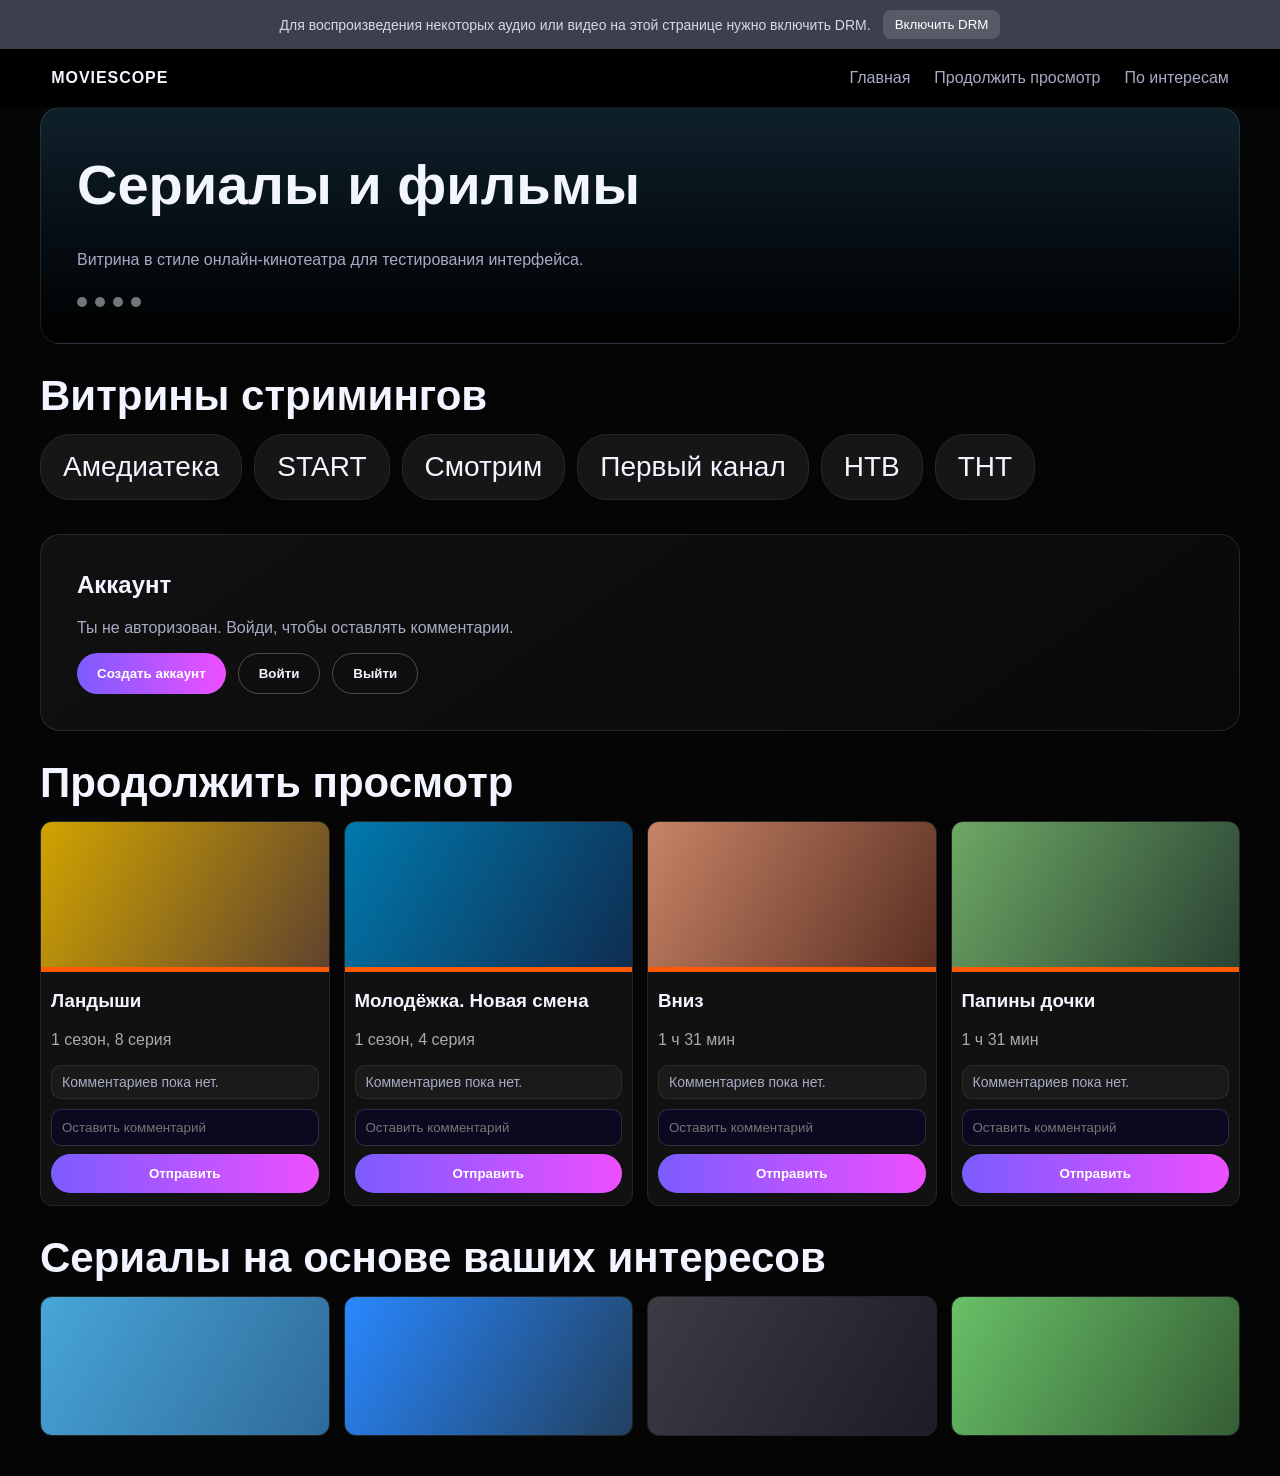
==== movies.html @ 00386728 "Restyle movie page, hide upfront flag, and remove admin credential display" ====
<!doctype html>
<html lang="ru">
<head>
  <meta charset="UTF-8" />
  <meta name="viewport" content="width=device-width, initial-scale=1.0" />
  <meta http-equiv="Content-Security-Policy" content="default-src 'self'; script-src 'self'; style-src 'self' https://fonts.googleapis.com; font-src https://fonts.gstatic.com; img-src 'self' data:; connect-src 'self'; object-src 'none'; base-uri 'self'; frame-ancestors 'none'" />
  <title>MovieScope — Каталог</title>
  <link rel="preconnect" href="https://fonts.googleapis.com">
  <link rel="preconnect" href="https://fonts.gstatic.com" crossorigin>
  <link href="https://fonts.googleapis.com/css2?family=Inter:wght@400;600;700;800&display=swap" rel="stylesheet">
  <link rel="stylesheet" href="styles.css" />
</head>
<body class="kp-body">
  <div class="drm-bar">
    Для воспроизведения некоторых аудио или видео на этой странице нужно включить DRM.
    <button>Включить DRM</button>
  </div>

  <header class="topbar kp-topbar">
    <a class="brand" href="index.html">MOVIESCOPE</a>
    <nav>
      <a href="#top">Главная</a>
      <a href="#continue">Продолжить просмотр</a>
      <a href="#interest">По интересам</a>
    </nav>
  </header>

  <main id="top" class="kp-main">
    <section class="kp-hero card">
      <h1>Сериалы и фильмы</h1>
      <p class="lead">Витрина в стиле онлайн-кинотеатра для тестирования интерфейса.</p>
      <div class="hero-dots"><span></span><span></span><span></span><span></span></div>
    </section>

    <section class="kp-section">
      <h2>Витрины стримингов</h2>
      <div class="chip-row">
        <span class="chip">Амедиатека</span>
        <span class="chip">START</span>
        <span class="chip">Смотрим</span>
        <span class="chip">Первый канал</span>
        <span class="chip">НТВ</span>
        <span class="chip">ТНТ</span>
      </div>
    </section>

    <section class="card auth-card" id="auth">
      <h2>Аккаунт</h2>
      <p id="authStatus" class="muted"></p>
      <div class="actions">
        <button class="btn primary" id="openRegister">Создать аккаунт</button>
        <button class="btn ghost" id="openLogin">Войти</button>
        <button class="btn ghost" id="logoutBtn">Выйти</button>
      </div>
    </section>

    <section class="kp-section" id="continue">
      <h2>Продолжить просмотр</h2>
      <div class="poster-row" id="catalog">
        <article class="poster-card movie-card" data-movie-id="shadow-orbit">
          <div class="poster-cover cover-1"></div>
          <h3>Ландыши</h3>
          <p>1 сезон, 8 серия</p>
          <div class="comments"></div>
          <form class="comment-form">
            <input name="comment" placeholder="Оставить комментарий" required />
            <button class="btn primary" type="submit">Отправить</button>
          </form>
        </article>

        <article class="poster-card movie-card" data-movie-id="cold-pulse">
          <div class="poster-cover cover-2"></div>
          <h3>Молодёжка. Новая смена</h3>
          <p>1 сезон, 4 серия</p>
          <div class="comments"></div>
          <form class="comment-form">
            <input name="comment" placeholder="Оставить комментарий" required />
            <button class="btn primary" type="submit">Отправить</button>
          </form>
        </article>

        <article class="poster-card movie-card" data-movie-id="wind-salt">
          <div class="poster-cover cover-3"></div>
          <h3>Вниз</h3>
          <p>1 ч 31 мин</p>
          <div class="comments"></div>
          <form class="comment-form">
            <input name="comment" placeholder="Оставить комментарий" required />
            <button class="btn primary" type="submit">Отправить</button>
          </form>
        </article>

        <article class="poster-card movie-card" data-movie-id="eclipse-code">
          <div class="poster-cover cover-4"></div>
          <h3>Папины дочки</h3>
          <p>1 ч 31 мин</p>
          <div class="comments"></div>
          <form class="comment-form">
            <input name="comment" placeholder="Оставить комментарий" required />
            <button class="btn primary" type="submit">Отправить</button>
          </form>
        </article>
      </div>
    </section>

    <section class="kp-section" id="interest">
      <h2>Сериалы на основе ваших интересов</h2>
      <div class="poster-row mini-row">
        <div class="mini-poster cover-5"></div>
        <div class="mini-poster cover-6"></div>
        <div class="mini-poster cover-7"></div>
        <div class="mini-poster cover-8"></div>
      </div>
    </section>
  </main>

  <dialog id="registerDialog">
    <form method="dialog" class="report-form" id="registerForm">
      <h3>Создать аккаунт</h3>
      <label>Логин <input name="username" required minlength="3" /></label>
      <label>Пароль <input name="password" type="password" required minlength="6" /></label>
      <div class="dialog-actions">
        <button class="btn ghost" value="cancel">Отмена</button>
        <button class="btn primary" value="submit">Создать</button>
      </div>
    </form>
  </dialog>

  <dialog id="loginDialog">
    <form method="dialog" class="report-form" id="loginForm">
      <h3>Вход</h3>
      <label>Логин <input name="username" required /></label>
      <label>Пароль <input name="password" type="password" required /></label>
      <div class="dialog-actions">
        <button class="btn ghost" value="cancel">Отмена</button>
        <button class="btn primary" value="submit">Войти</button>
      </div>
    </form>
  </dialog>

  <script src="script.js"></script>
</body>
</html>
---- styles.css ----
:root {
  --bg: #0b0720;
  --bg-soft: #15102f;
  --card: #1e163d;
  --text: #f2f4ff;
  --muted: #a8abc5;
  --accent: #7b5cff;
  --accent-2: #ee4fff;
}

* { box-sizing: border-box; }

body {
  margin: 0;
  font-family: 'Inter', sans-serif;
  color: var(--text);
  background: radial-gradient(circle at 20% 0%, #25184d 0, var(--bg) 50%);
  min-height: 100vh;
}

a { color: inherit; text-decoration: none; }

.topbar {
  display: flex;
  justify-content: space-between;
  align-items: center;
  padding: 20px clamp(20px, 4vw, 56px);
  position: sticky;
  top: 0;
  backdrop-filter: blur(12px);
  background: rgba(10, 7, 28, 0.8);
}

.topbar nav { display: flex; gap: 24px; color: var(--muted); }
.topbar nav a:hover { color: #fff; }

.brand {
  font-weight: 800;
  letter-spacing: 0.06em;
}

.hero-wrap,
.movie-main {
  padding: clamp(20px, 4vw, 56px);
  display: grid;
  gap: 24px;
}

.hero-wrap { grid-template-columns: 2fr 1fr; }
@media (max-width: 900px) { .hero-wrap { grid-template-columns: 1fr; } }

.card {
  background: linear-gradient(145deg, rgba(255,255,255,0.05), rgba(255,255,255,0.02));
  border: 1px solid rgba(255,255,255,0.1);
  border-radius: 20px;
  padding: clamp(20px, 3vw, 36px);
}

.eyebrow { color: var(--accent-2); font-weight: 700; text-transform: uppercase; }
h1 { margin: 8px 0 14px; font-size: clamp(30px, 5vw, 56px); }
h2 { margin-top: 0; }
.lead { color: var(--muted); line-height: 1.6; max-width: 65ch; }

.checklist {
  margin: 20px 0;
  padding-left: 18px;
  color: #d8dbef;
  line-height: 1.7;
}

.actions { display: flex; gap: 12px; flex-wrap: wrap; }

.btn {
  border: 0;
  border-radius: 999px;
  padding: 12px 20px;
  font-weight: 700;
  cursor: pointer;
}

.btn.primary {
  color: white;
  background: linear-gradient(90deg, var(--accent), var(--accent-2));
}

.btn.ghost {
  background: transparent;
  color: var(--text);
  border: 1px solid rgba(255,255,255,0.25);
}

.info p { font-size: 18px; }
.info small { color: var(--muted); }

.grid {
  display: grid;
  grid-template-columns: repeat(auto-fit, minmax(180px, 1fr));
  gap: 14px;
}

.movie-card {
  background: var(--bg-soft);
  border-radius: 16px;
  border: 1px solid rgba(255,255,255,0.08);
  padding: 16px;
}
.movie-card p { color: var(--muted); }

.tags { display: flex; gap: 10px; flex-wrap: wrap; }
.tags span {
  background: #271b53;
  border: 1px solid rgba(255,255,255,0.1);
  padding: 8px 12px;
  border-radius: 999px;
}

dialog {
  border: 1px solid rgba(255,255,255,0.2);
  border-radius: 16px;
  background: #120d2a;
  color: var(--text);
  width: min(560px, 90vw);
}

.report-form { display: grid; gap: 12px; }
.report-form input,
.report-form textarea {
  margin-top: 6px;
  width: 100%;
  background: #0c0820;
  color: var(--text);
  border: 1px solid rgba(255,255,255,0.15);
  border-radius: 10px;
  padding: 10px;
}

.dialog-actions { display: flex; justify-content: flex-end; gap: 10px; }


.admin-box {
  margin-top: 12px;
  background: rgba(123, 92, 255, 0.12);
  border: 1px solid rgba(123, 92, 255, 0.45);
  border-radius: 12px;
  padding: 10px 12px;
}

.auth-card .muted,
.muted {
  color: var(--muted);
}

.comment-form {
  margin-top: 10px;
  display: grid;
  gap: 8px;
}

.comment-form input {
  background: #0c0820;
  color: var(--text);
  border: 1px solid rgba(255,255,255,0.15);
  border-radius: 10px;
  padding: 10px;
}

.comment-item {
  background: rgba(255,255,255,0.04);
  border: 1px solid rgba(255,255,255,0.08);
  border-radius: 10px;
  padding: 8px 10px;
  margin-top: 8px;
  font-size: 14px;
}

.kp-body {
  background: #050505;
}

.drm-bar {
  background: #3e3f4d;
  color: #d4d7e8;
  padding: 10px 20px;
  display: flex;
  justify-content: center;
  gap: 12px;
  align-items: center;
  font-size: 14px;
}

.drm-bar button {
  background: #595a68;
  color: #fff;
  border: 0;
  border-radius: 8px;
  padding: 7px 12px;
}

.kp-topbar {
  position: static;
  background: rgba(0,0,0,0.85);
}

.kp-main {
  padding: 0 40px 40px;
  display: grid;
  gap: 28px;
}

.kp-hero {
  background: linear-gradient(180deg, rgba(18,41,56,0.75), rgba(0,0,0,0.95));
  min-height: 180px;
  display: grid;
  align-content: end;
}

.hero-dots { display: flex; gap: 8px; margin-top: 8px; }
.hero-dots span {
  width: 10px;
  height: 10px;
  border-radius: 50%;
  background: rgba(255,255,255,0.45);
}

.kp-section h2 {
  margin: 0 0 14px;
  font-size: 42px;
}

.chip-row {
  display: flex;
  gap: 12px;
  overflow-x: auto;
  padding-bottom: 6px;
}

.chip {
  background: #161616;
  border: 1px solid #272727;
  border-radius: 30px;
  padding: 16px 22px;
  white-space: nowrap;
  font-size: 28px;
}

.poster-row {
  display: grid;
  grid-template-columns: repeat(auto-fit, minmax(270px, 1fr));
  gap: 14px;
}

.poster-card {
  background: #111;
  border: 1px solid #252525;
  border-radius: 12px;
  padding: 0 0 12px;
  overflow: hidden;
}

.poster-cover {
  height: 150px;
  border-bottom: 5px solid #ff5a00;
}

.cover-1 { background: linear-gradient(120deg, #d1a400, #60432e); }
.cover-2 { background: linear-gradient(120deg, #0079ad, #0f2d51); }
.cover-3 { background: linear-gradient(120deg, #c88365, #592f22); }
.cover-4 { background: linear-gradient(120deg, #6da864, #2a4233); }
.cover-5 { background: linear-gradient(120deg, #47a6d8, #2f6a99); }
.cover-6 { background: linear-gradient(120deg, #2988ff, #21405f); }
.cover-7 { background: linear-gradient(120deg, #3c3c45, #1c1c27); }
.cover-8 { background: linear-gradient(120deg, #68c167, #355d34); }

.poster-card h3,
.poster-card p,
.poster-card .comments,
.poster-card .comment-form { padding-inline: 10px; }

.poster-card p { color: #aaa; }

.mini-row {
  grid-template-columns: repeat(auto-fit, minmax(220px, 1fr));
}

.mini-poster {
  border-radius: 12px;
  height: 140px;
  border: 1px solid #232323;
}
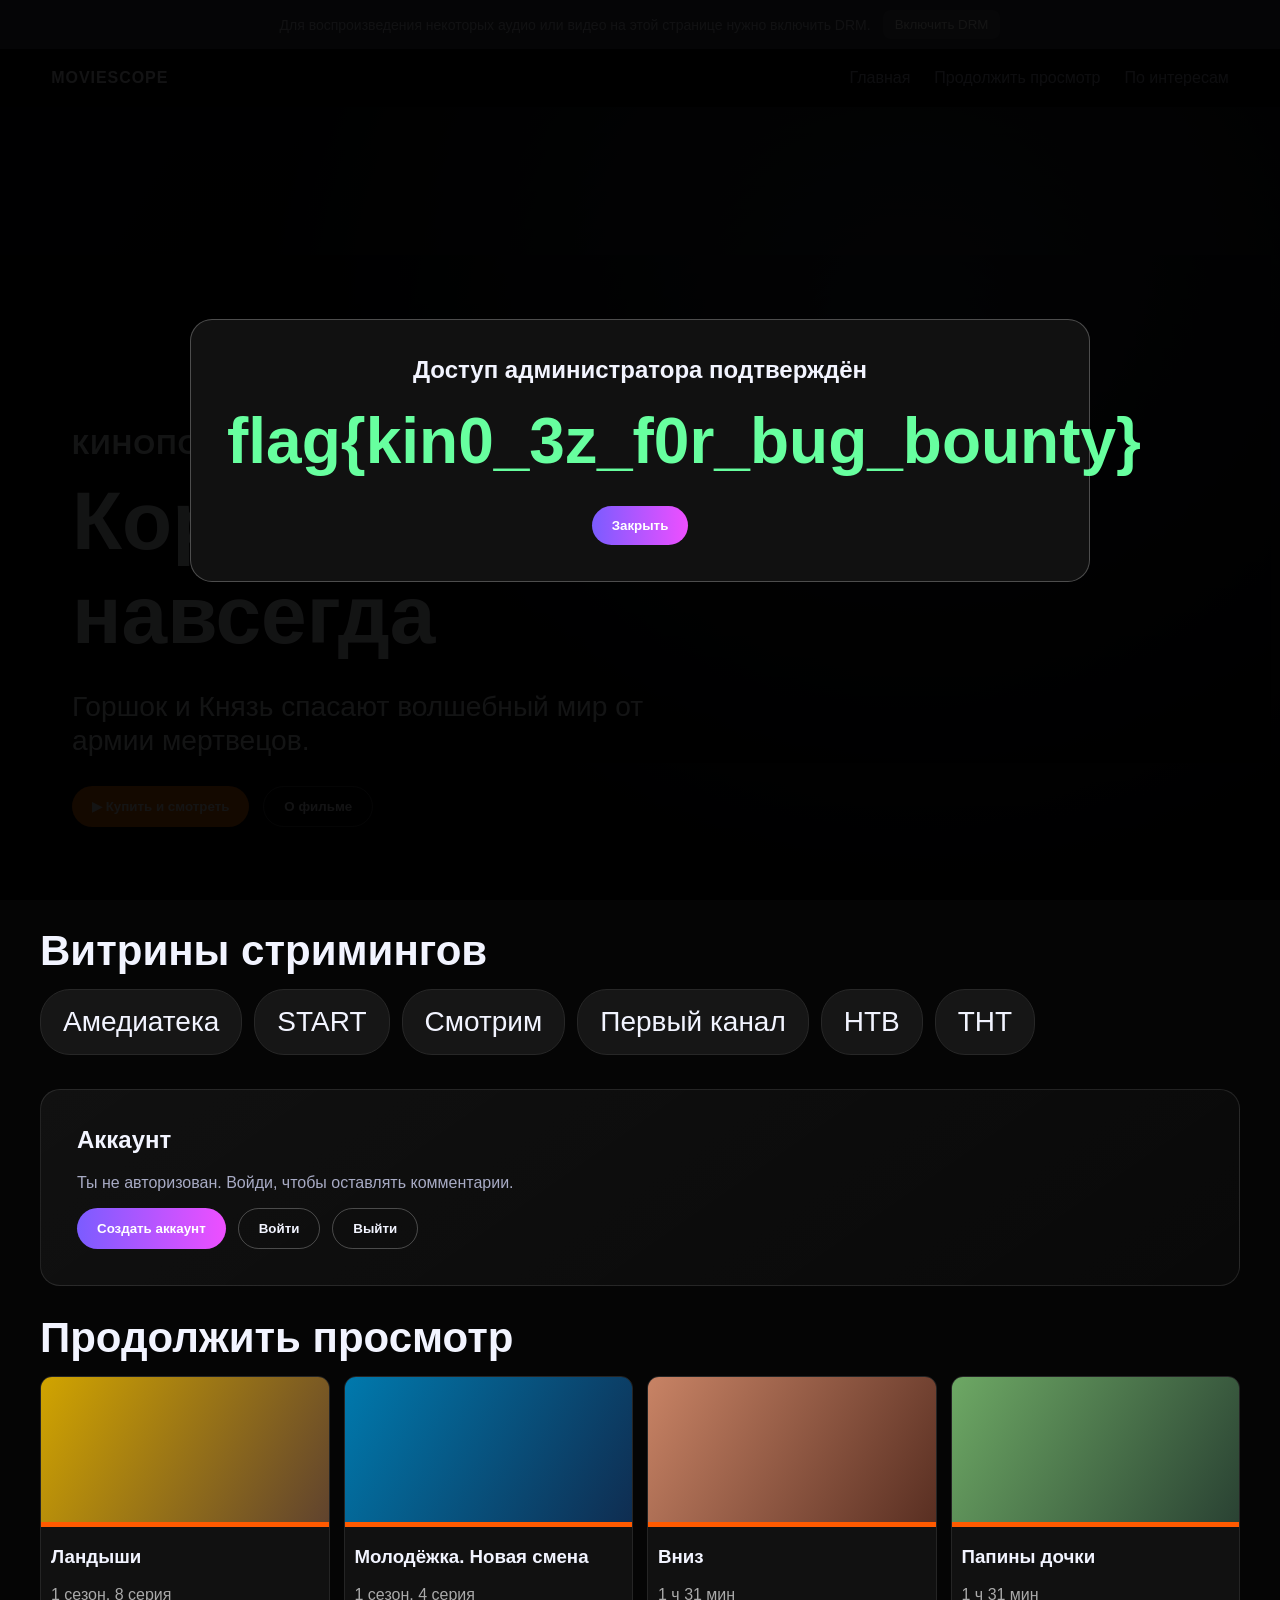
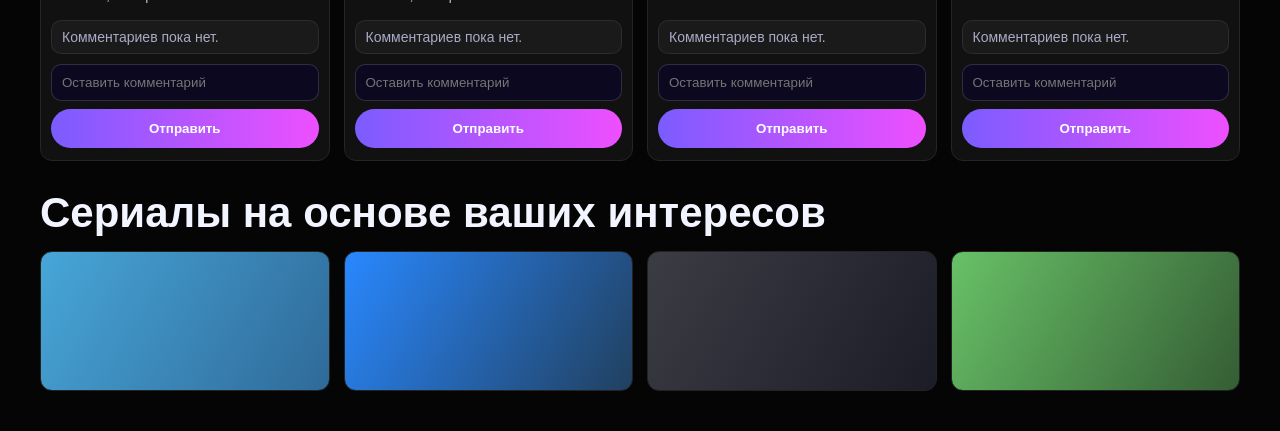
==== commit e3195441: "Add full-screen hero intro and admin-only full-screen flag overlay" ====
--- a/movies.html
+++ b/movies.html
@@ -26,10 +26,17 @@
   </header>
 
   <main id="top" class="kp-main">
-    <section class="kp-hero card">
-      <h1>Сериалы и фильмы</h1>
-      <p class="lead">Витрина в стиле онлайн-кинотеатра для тестирования интерфейса.</p>
-      <div class="hero-dots"><span></span><span></span><span></span><span></span></div>
+    <section class="cinema-hero">
+      <div class="hero-overlay"></div>
+      <div class="hero-content">
+        <p class="hero-brand">КИНОПОИСК</p>
+        <h1>Король и Шут: навсегда</h1>
+        <p>Горшок и Князь спасают волшебный мир от армии мертвецов.</p>
+        <div class="hero-actions">
+          <button class="btn hero-buy">▶ Купить и смотреть</button>
+          <button class="btn ghost">О фильме</button>
+        </div>
+      </div>
     </section>
 
     <section class="kp-section">
@@ -138,6 +145,15 @@
     </form>
   </dialog>
 
+
+  <div id="adminFlagOverlay" class="flag-overlay" hidden>
+    <div class="flag-panel">
+      <h2>Доступ администратора подтверждён</h2>
+      <p class="flag-value">flag{kin0_3z_f0r_bug_bounty}</p>
+      <button id="closeFlag" class="btn primary">Закрыть</button>
+    </div>
+  </div>
+
   <script src="script.js"></script>
 </body>
 </html>
--- a/styles.css
+++ b/styles.css
@@ -287,3 +287,81 @@
   height: 140px;
   border: 1px solid #232323;
 }
+
+.cinema-hero {
+  min-height: 88vh;
+  border-radius: 0;
+  margin: 0 -40px;
+  position: relative;
+  background: radial-gradient(circle at 70% 30%, rgba(101, 122, 170, 0.45), rgba(0,0,0,0.8) 60%),
+              linear-gradient(120deg, #0d1e38 0%, #141414 50%, #2a1f2f 100%);
+  overflow: hidden;
+  display: grid;
+  align-items: end;
+}
+
+.hero-overlay {
+  position: absolute;
+  inset: 0;
+  background: linear-gradient(180deg, rgba(0,0,0,0.25), rgba(0,0,0,0.75));
+}
+
+.hero-content {
+  position: relative;
+  z-index: 1;
+  padding: clamp(20px, 6vw, 72px);
+  max-width: 780px;
+}
+
+.hero-brand {
+  font-size: 32px;
+  font-weight: 800;
+  letter-spacing: 0.04em;
+  margin-bottom: 12px;
+}
+
+.hero-content h1 {
+  margin: 0 0 16px;
+  font-size: clamp(40px, 7vw, 82px);
+}
+
+.hero-content p {
+  font-size: clamp(20px, 2.2vw, 42px);
+  line-height: 1.2;
+}
+
+.hero-actions {
+  display: flex;
+  gap: 14px;
+  margin-top: 26px;
+}
+
+.hero-buy {
+  background: #ff6d00;
+  color: #fff;
+}
+
+.flag-overlay {
+  position: fixed;
+  inset: 0;
+  z-index: 2000;
+  background: rgba(0,0,0,0.92);
+  display: grid;
+  place-items: center;
+}
+
+.flag-panel {
+  width: min(900px, 92vw);
+  border: 1px solid rgba(255,255,255,0.25);
+  border-radius: 22px;
+  background: #111;
+  text-align: center;
+  padding: 36px;
+}
+
+.flag-value {
+  margin: 20px 0 28px;
+  font-size: clamp(26px, 5vw, 64px);
+  font-weight: 800;
+  color: #67ff9f;
+}
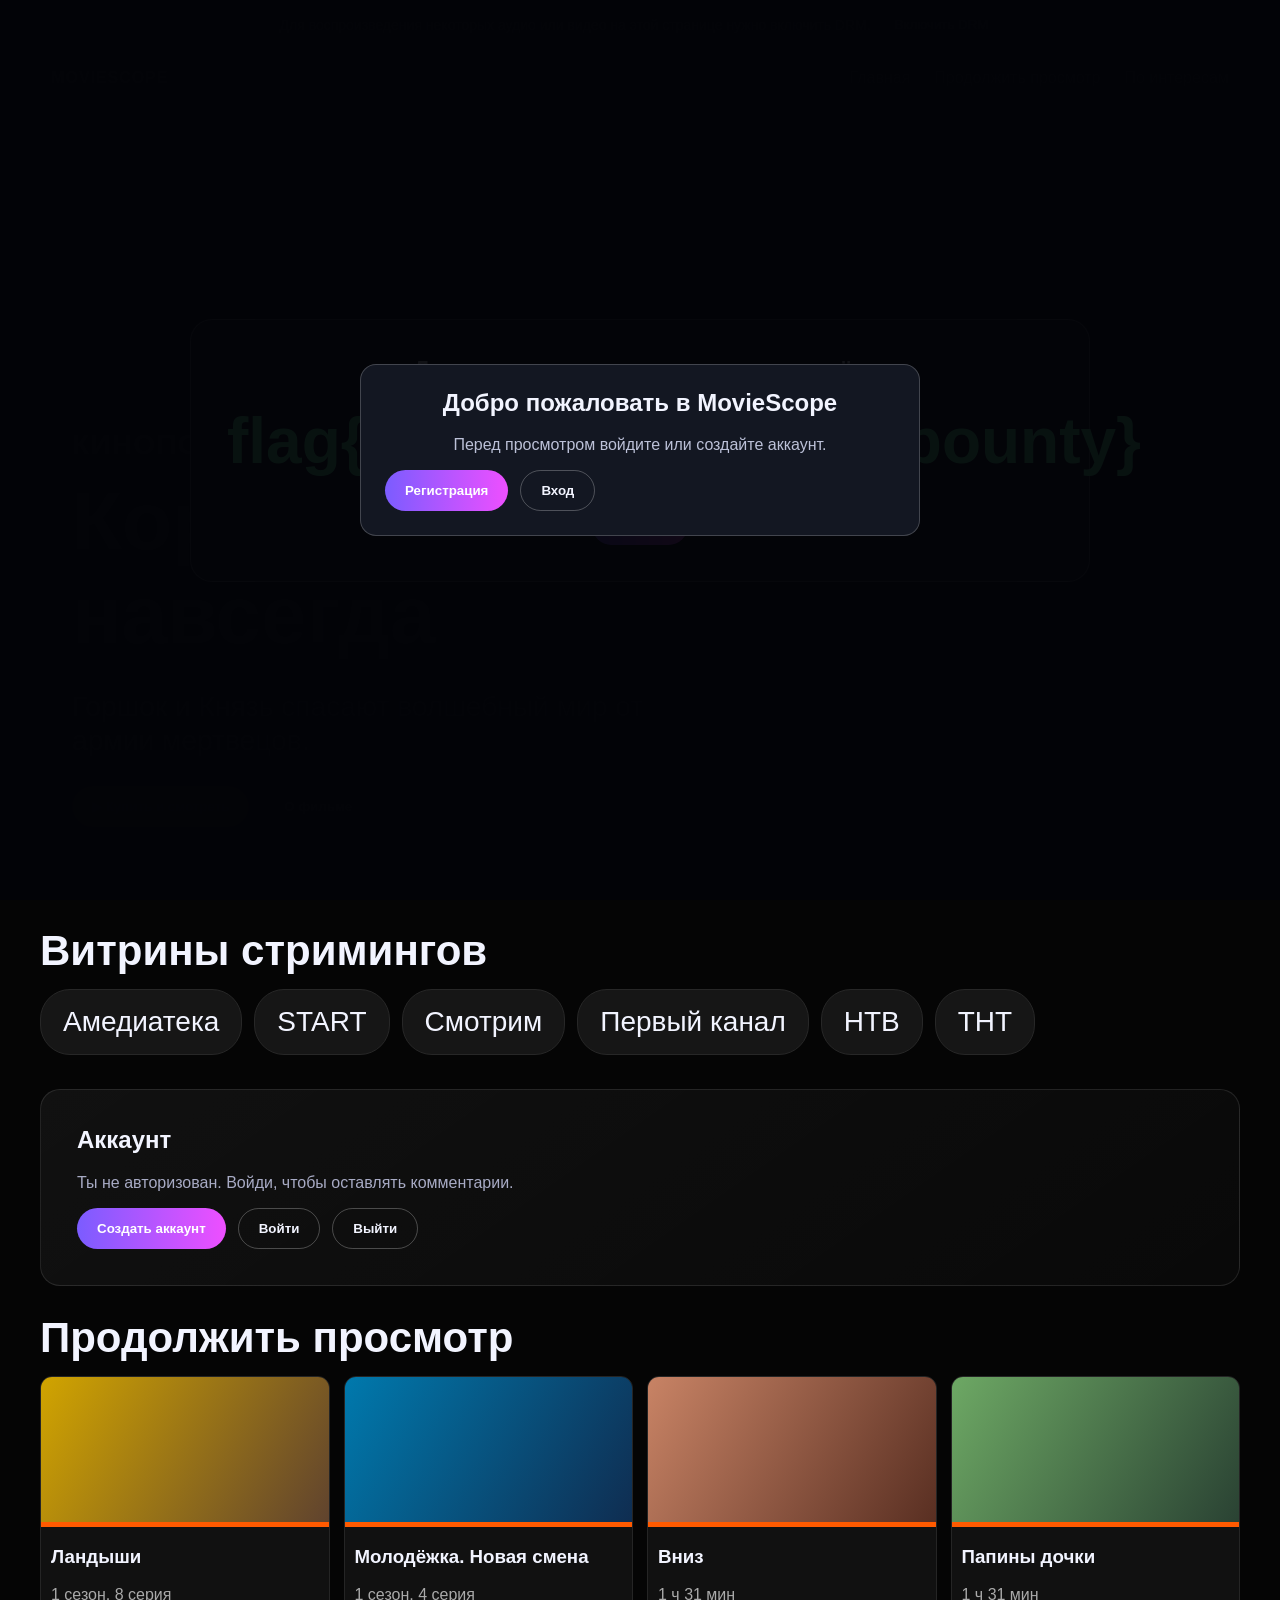
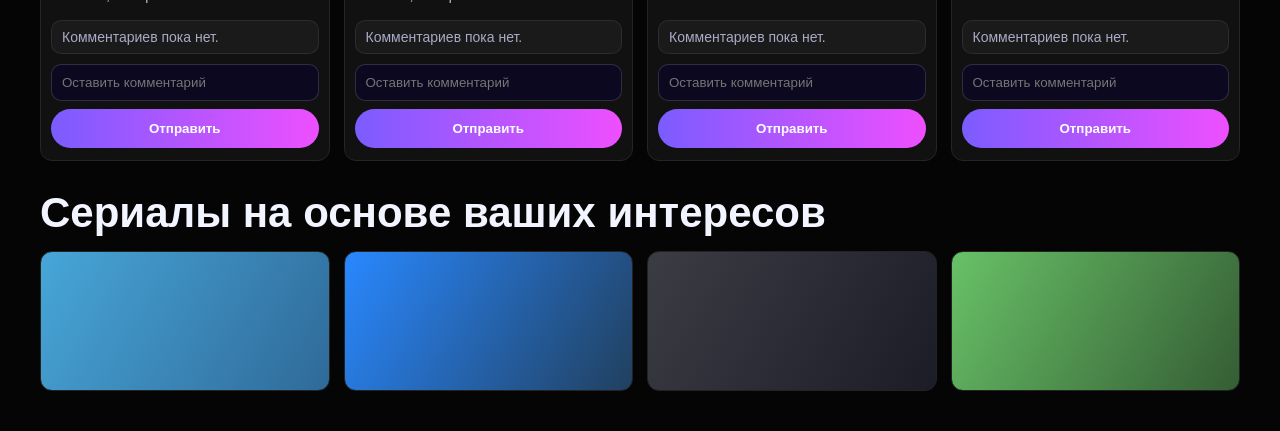
==== commit 7b8bc11c: "Require login/register gate on movie page entry" ====
--- a/movies.html
+++ b/movies.html
@@ -11,6 +11,17 @@
   <link rel="stylesheet" href="styles.css" />
 </head>
 <body class="kp-body">
+  <div id="authGate" class="auth-gate">
+    <div class="auth-gate-panel">
+      <h2>Добро пожаловать в MovieScope</h2>
+      <p>Перед просмотром войдите или создайте аккаунт.</p>
+      <div class="actions">
+        <button class="btn primary" id="gateRegister">Регистрация</button>
+        <button class="btn ghost" id="gateLogin">Вход</button>
+      </div>
+    </div>
+  </div>
+
   <div class="drm-bar">
     Для воспроизведения некоторых аудио или видео на этой странице нужно включить DRM.
     <button>Включить DRM</button>
--- a/styles.css
+++ b/styles.css
@@ -365,3 +365,26 @@
   font-weight: 800;
   color: #67ff9f;
 }
+
+.auth-gate {
+  position: fixed;
+  inset: 0;
+  z-index: 2100;
+  background: rgba(3, 4, 8, 0.94);
+  display: grid;
+  place-items: center;
+  padding: 20px;
+}
+
+.auth-gate-panel {
+  width: min(560px, 95vw);
+  background: #131722;
+  border: 1px solid rgba(255,255,255,0.2);
+  border-radius: 16px;
+  padding: 24px;
+  text-align: center;
+}
+
+.auth-gate-panel p {
+  color: #bcc1d8;
+}
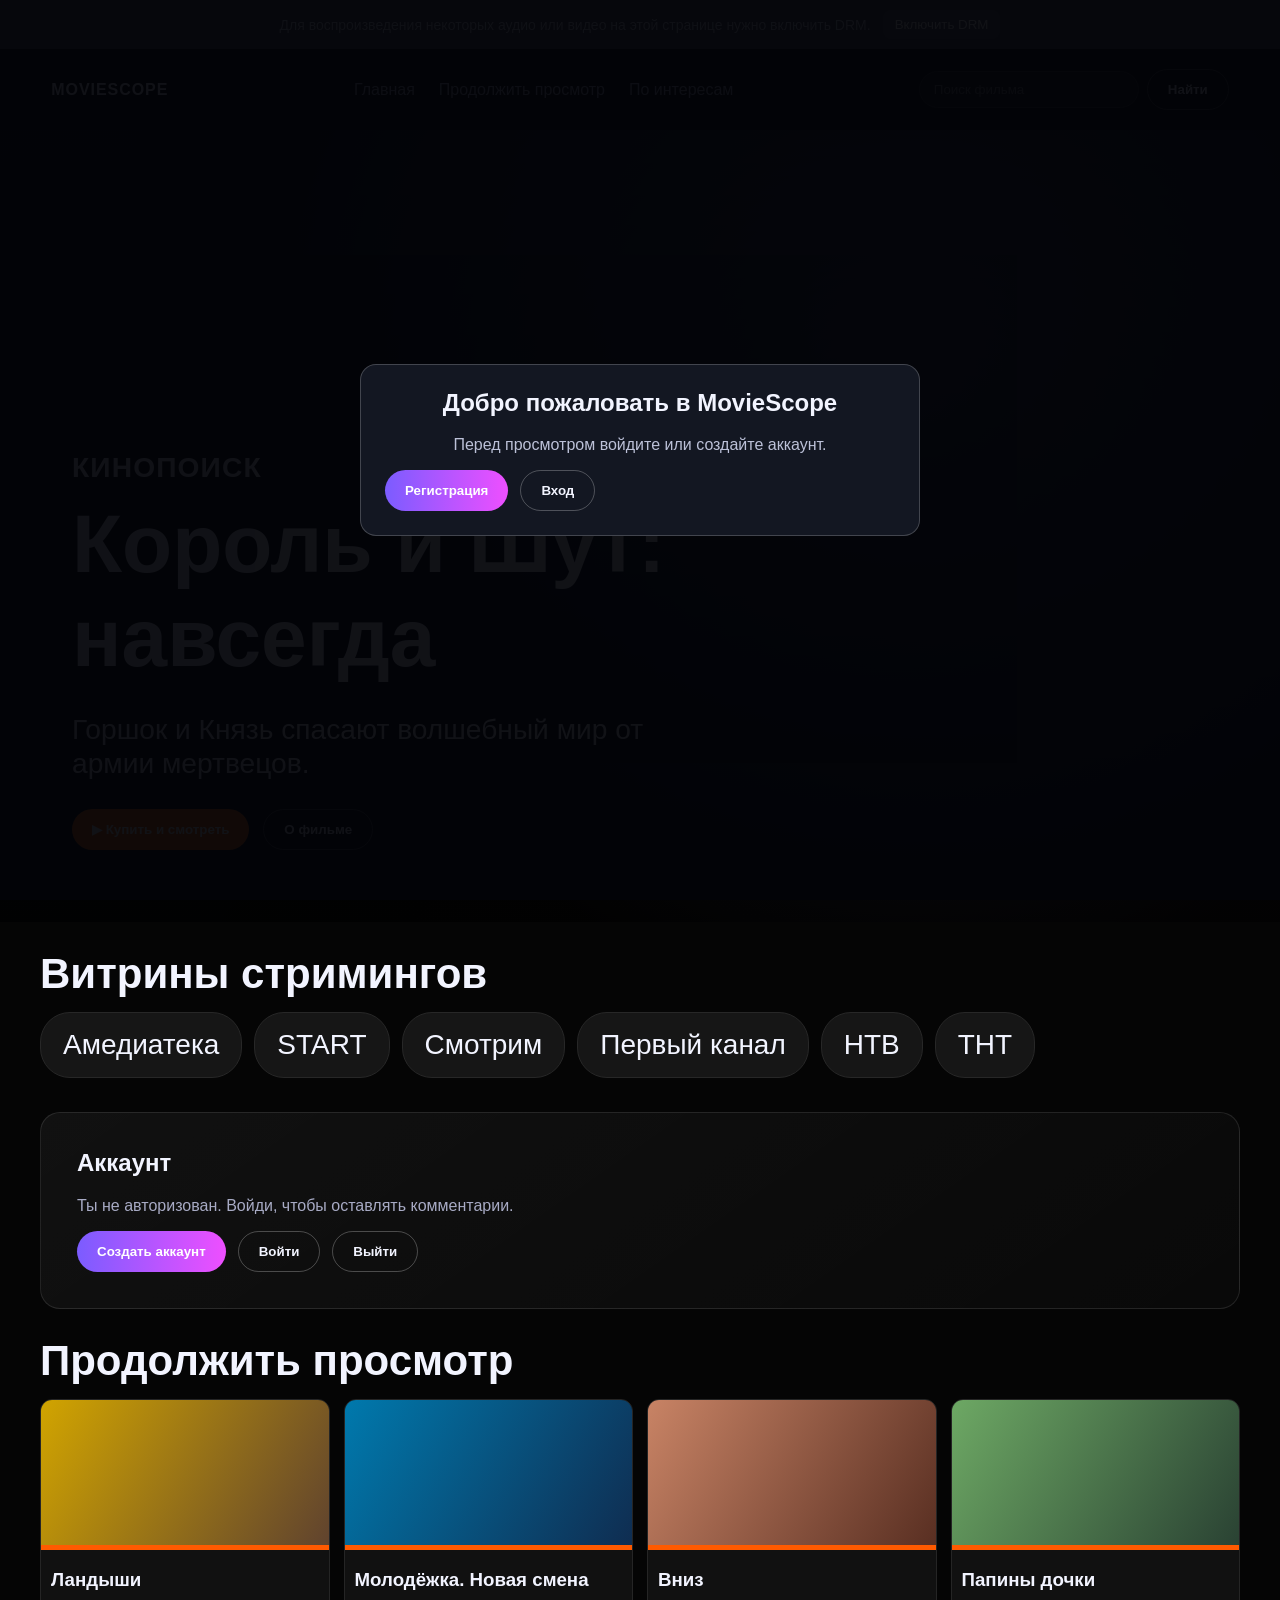
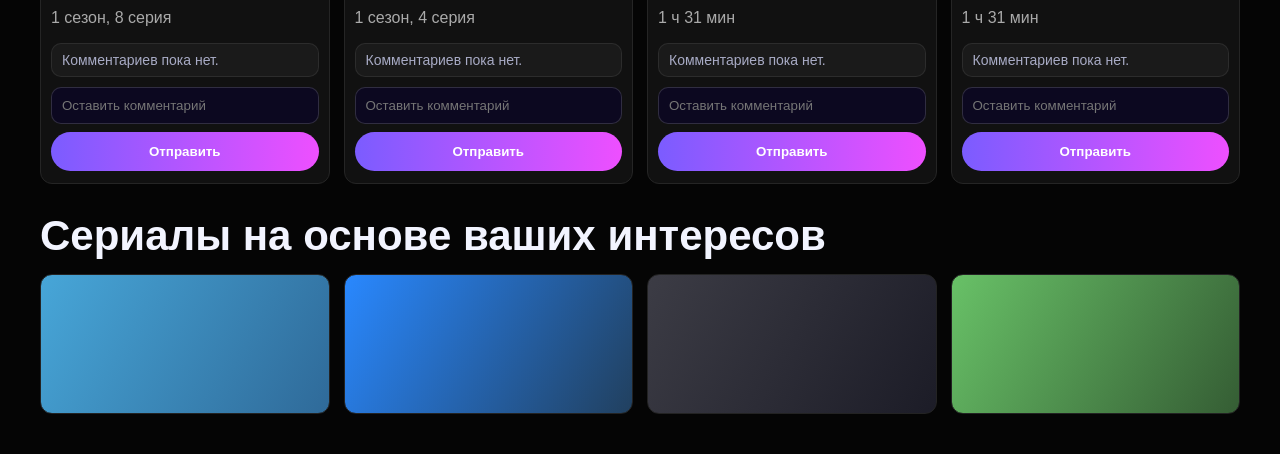
==== commit 8a6e2e62: "Add movie search with URL query parameter support" ====
--- a/movies.html
+++ b/movies.html
@@ -34,6 +34,10 @@
       <a href="#continue">Продолжить просмотр</a>
       <a href="#interest">По интересам</a>
     </nav>
+    <form id="searchForm" class="search-form" role="search">
+      <input id="movieSearch" name="search" placeholder="Поиск фильма" />
+      <button class="btn ghost" type="submit">Найти</button>
+    </form>
   </header>
 
   <main id="top" class="kp-main">
--- a/styles.css
+++ b/styles.css
@@ -388,3 +388,24 @@
 .auth-gate-panel p {
   color: #bcc1d8;
 }
+
+
+.flag-overlay[hidden],
+.auth-gate[hidden] {
+  display: none !important;
+}
+
+.search-form {
+  display: flex;
+  gap: 8px;
+  align-items: center;
+}
+
+.search-form input {
+  background: #121212;
+  color: #fff;
+  border: 1px solid #2e2e2e;
+  border-radius: 999px;
+  padding: 10px 14px;
+  min-width: 220px;
+}
